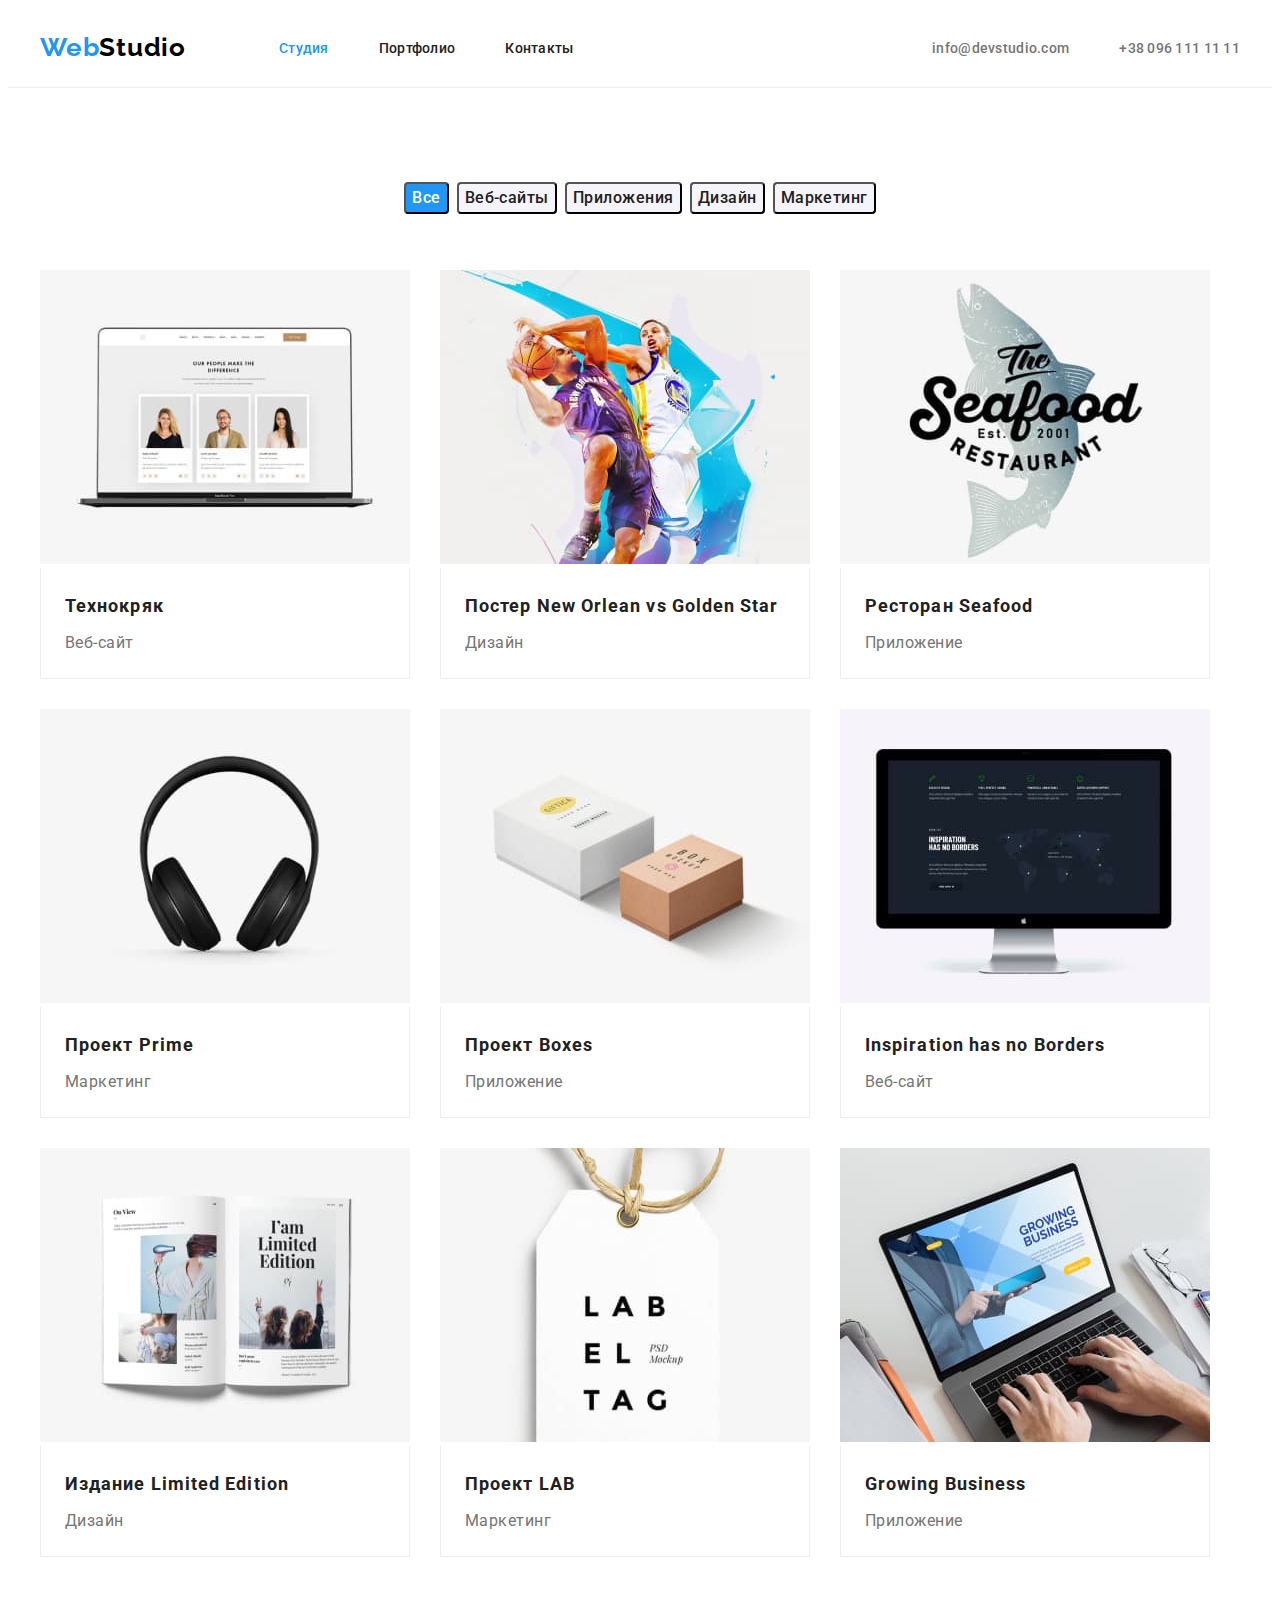
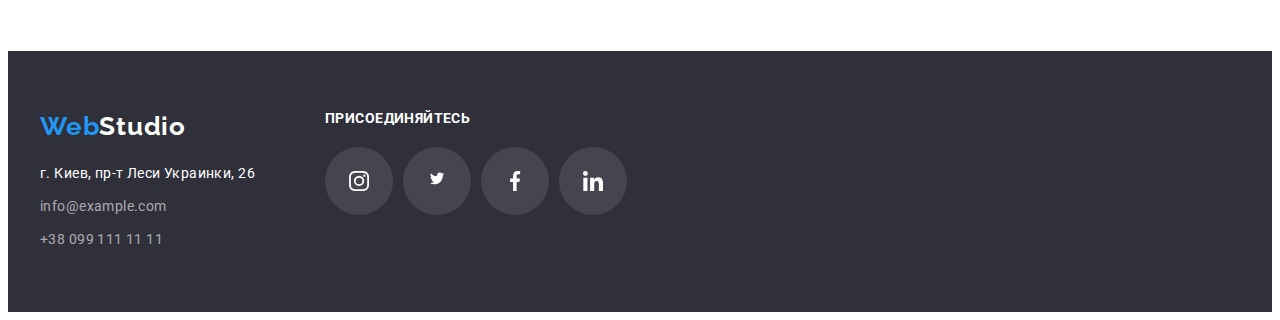
==== portfolio.html @ 7f2b1e12 "додано оформлення фонового зображення та іконок" ====
<!DOCTYPE html>
<html lang="en">
<head>
    <meta charset="UTF-8">
    <meta http-equiv="X-UA-Compatible" content="IE=edge">
    <meta name="viewport" content="width=device-width, initial-scale=1.0">
    <title>Document</title>
    <link href="https://fonts.googleapis.com/css2?family=Raleway:wght@700&family=Roboto:wght@400;500;700;900&display=swap"
        rel="stylesheet">
    <link rel="stylesheet" href="https://cdnjs.cloudflare.com/ajax/libs/modern-normalize/1.1.0/modern-normalize.min.css"
        integrity="sha512-wpPYUAdjBVSE4KJnH1VR1HeZfpl1ub8YT/NKx4PuQ5NmX2tKuGu6U/JRp5y+Y8XG2tV+wKQpNHVUX03MfMFn9Q=="
        crossorigin="anonymous" referrerpolicy="no-referrer" />
    <link rel="stylesheet" href="./css/styles.css">
</head>
<body>
    <header class="page-header">
        <div class="container header-container">
            <nav class="main-nav">
                <a href="/" class="logo">Web<span class="studio-header">Studio</span></a>
                <ul class="site-nav list">
                    <li class="site-nav-item"> <a href="./index.html" class="link current">Студия</a> </li>
                    <li class="site-nav-item"> <a href="./portfolio.html" class="link">Портфолио</a> </li>
                    <li class="site-nav-item"> <a href="" class="link">Контакты</a> </li>
                </ul>
            </nav>
            <ul class="contacts list">
                <li class="contacts-item"> <a href="mailto:info@devstudio.com" class="link">info@devstudio.com</a></li>
                <li class="contacts-item"> <a href="tel:+380961111111" class="link">+38 096 111 11 11</a></li>
            </ul>
        </div>
    </header>

        <main>
            <section class="examples-section section">
              <h1 class="visually-hidden">Примеры работ</h1>
               <div class="container">
                <ul class="filter list">
                <li class="filter-item">
                    <button type="button" class="btn active">Все</button>
                </li>
                <li class="filter-item">
                    <button type="button" class="btn">Веб-сайты</button>
                </li>
                <li class="filter-item">
                    <button type="button" class="btn">Приложения</button>
                </li>
                <li class="filter-item">
                    <button type="button" class="btn">Дизайн</button>
                </li>
                <li class="filter-item">
                    <button type="button" class="btn">Маркетинг</button>
                </li>
            </ul>
            
             <ul class="examples list">
                <li class="example-card">
                    <a href="" class="example">
                        <img src="./images/portf1.jpg" alt="Технокряк" width="370" height="294">
                        <div class="example-item">
                          <h2 class="title">Технокряк</h2>
                          <p class="text">Веб-сайт</p>
                        </div>
                    </a>
                </li>
                <li class="example-card">
                    <a href="" class="example">
                        <img src="./images/portf2.jpg" alt="Постер New Orlean vs Golden Star" width="370" height="294">
                    <div class="example-item"> 
                        <h2 class="title">Постер New Orlean vs Golden Star</h2>
                        <p class="text">Дизайн</p>
                    </div>
                    </a>
                </li>
                <li class="example-card">
                    <a href="" class="example">
                        <img src="./images/portf3.jpg" alt="Ресторан Seafood" width="370" height="294">
                    <div class="example-item">
                        <h2 class="title">Ресторан Seafood</h2>
                        <p class="text">Приложение</p>
                    </div>
                    </a>
                </li>
                <li class="example-card">
                    <a href="" class="example">
                        <img src="./images/portf4.jpg" alt="Проект Prime" width="370" height="294">
                    <div class="example-item">
                        <h2 class="title">Проект Prime</h2>
                        <p class="text">Маркетинг</p>
                    </div>
                    </a>
                </li>
                <li class="example-card">
                    <a href="" class="example">
                        <img src="./images/portf5.jpg" alt="Проект Boxes" width="370" height="294">
                    <div class="example-item">
                        <h2 class="title">Проект Boxes</h2>
                        <p class="text">Приложение</p>
                    </div>
                    </a>
                </li>
                <li class="example-card">
                    <a href="" class="example">
                        <img src="./images/portf6.jpg" alt="Inspiration has no Borders" width="370" height="294">
                    <div class="example-item">
                        <h2 class="title">Inspiration has no Borders</h2>
                        <p class="text">Веб-сайт</p>
                    </div>
                    </a>
                </li>
                <li class="example-card">
                    <a href="" class="example">
                        <img src="./images/portf7.jpg" alt="Издание Limited Edition" width="370" height="294">
                    <div class="example-item">
                        <h2 class="title">Издание Limited Edition</h2>
                        <p class="text">Дизайн</p>
                    </div>
                    </a>
                </li>
                <li class="example-card">
                    <a href="" class="example">
                        <img src="./images/portf8.jpg" alt="Проект LAB" width="370" height="294">
                    <div class="example-item">
                        <h2 class="title">Проект LAB</h2>
                        <p class="text">Маркетинг</p>
                    </div>
                    </a>
                </li>
                <li class="example-card">
                    <a href="" class="example">
                        <img src="./images/portf9.jpg" alt="Growing Business" width="370" height="294">
                    <div class="example-item">
                        <h2 class="title">Growing Business</h2>
                        <p class="text">Приложение</p>
                    </div>
                    </a>
                </li>
            </ul>
        </div>
        </section>
     </main>

        <footer class="page-footer">
            <div class="container footer">
                <div class="address-box">
                    <a href="" class="logo logo-footer">Web<span class="studio-footer">Studio</span> </a>
                    <address>
                        <ul class="address-list list">
                            <li class="address-list-item"> <a href="https://goo.gl/maps/N1hMNwEdfDUZ16gV7" rel="noopener"
                                    target="_blank" class="link">г. Киев, пр-т Леси Украинки, 26</a></li>
                            <li class="address-list-item"><a href="mailto:info@example.com"
                                    class="contact link">info@example.com</a></li>
                            <li class="address-list-item"><a href="tel:+380991111111" class="contact link">+38 099 111 11 11</a>
                            </li>
                        </ul>
                    </address>
                </div>
        
                <div class="network-icons">
                    <h3 class="networks-title">присоединяйтесь</h3>
                    <ul class="network-icons-list list">
                        <li class="network-icon-box"><a href="" class="network-icon-link">
                                <svg class="network-icon" width="20px" height="20px">
                                    <use href="./images/symbol-defs.svg#icon-instagram"></use>
                                </svg>
                            </a></li>
                        <li class="network-icon-box"><a href="" class="network-icon-link">
                                <svg class="network-icon" width="20px" height="20px">
                                    <use href="./images/symbol-defs.svg#icon-twitter"></use>
                                </svg>
                            </a></li>
                        <li class="network-icon-box"> <a href="" class="network-icon-link">
                                <svg class="network-icon" width="20px" height="20px">
                                    <use href="./images/symbol-defs.svg#icon-facebook"></use>
                                </svg>
                            </a></li>
                        <li class="network-icon-box"><a href="" class="network-icon-link">
                                <svg class="network-icon" width="20px" height="20px">
                                    <use href="./images/symbol-defs.svg#icon-linkedin"></use>
                                </svg>
                            </a></li>
                    </ul>
                </div>
            </div>
        </footer>
</body>
</html>
---- css/styles.css ----
:root {
  --primary-text-color: #757575;
  --title-text-color: #212121;
  --accent-color: #2196f3;
  --primary-white-color: #ffffff;
  --background-color: #f5f4fa;
  --icon-color: #afb1b8;
}

body {
  background-color: var(--primary-white-color);
  color: var(--primary-text-color);
  font-family: Roboto, sans-serif;
}

.list {
  list-style: none;
  margin: 0;
  padding: 0;
}

.visually-hidden {
  position: absolute;
  white-space: nowrap;
  width: 1px;
  height: 1px;
  overflow: hidden;
  border: 0;
  padding: 0;
  clip: rect(0 0 0 0);
  clip-path: inset(50%);
  margin: -1px;
}

.container {
  margin-left: auto;
  margin-right: auto;
  width: 1200px;
  padding-left: 15px;
  padding-right: 15px;
}

/* Page Header */

.page-header {
  border-bottom: 1px solid #ececec;
  padding-top: 24px;
  padding-bottom: 24px;
}

/* Logo */

.logo {
  margin-right: 93px;

  color: var(--accent-color);
  font-family: Raleway, sans-serif;
  font-weight: 700;
  font-size: 26px;
  line-height: 1.2;
  letter-spacing: 0.03em;
  text-decoration: none;
}

.studio-header {
  color: #000000;
}

/* site-nav */
.header-container {
  display: flex;
  align-items: center;
}

.main-nav {
  display: flex;
  align-items: center;
}

.site-nav {
  display: flex;
}

.site-nav .link {
  color: var(--title-text-color);
  font-weight: 500;
  font-size: 14px;
  line-height: 1.15px;
  letter-spacing: 0.02em;
  text-decoration: none;
}

.site-nav .link:hover,
.site-nav .link:focus {
  color: var(--accent-color);
}

.site-nav .link.current {
  color: var(--accent-color);
}

.site-nav-item:not(:last-child) {
  margin-right: 50px;
}

/* Contacts */
.contacts {
  display: flex;
  margin-left: auto;
}
.contacts .link {
  display: inline-flex;
  align-items: center;

  color: var(--primary-text-color);
  font-weight: 500;
  font-size: 14px;
  line-height: 1.15;
  letter-spacing: 0.02em;
  text-decoration: none;
}

.contacts .link:hover,
.contacts .link:focus,
.contacts .link:hover svg,
.contacts .link:focus svg {
  color: var(--accent-color);
  fill: var(--accent-color);
}

.contacts-item:not(:last-child) {
  margin-right: 50px;
}

.contact-icon {
  margin-right: 10px;
  fill: var(--primary-text-color);
}

/* Hero */

.overlay {
  background-color: #2f303a;
  text-align: center;
  padding-top: 200px;
  padding-bottom: 200px;
  max-width: 1600px;
  height: 600px;
  margin-left: auto;
  margin-right: auto;
  background-image: linear-gradient(
      to right,
      rgba(47, 48, 58, 0.4),
      rgba(47, 48, 58, 0.4)
    ),
    url(../images/img-overlay.jpg);
  background-size: cover;
  background-position: center;
}
.hero-title {
  margin-top: 0;
  margin-bottom: 30px;
  margin-left: auto;
  margin-right: auto;
  width: 696px;

  color: var(--primary-white-color);
  font-family: Roboto;
  font-weight: 900;
  font-size: 44px;
  line-height: 1.36;
  letter-spacing: 0.06em;
  text-transform: uppercase;
}
.hero-button {
  display: inline-block;
  min-width: 200px;
  height: 50px;
  padding: 10px 32px;
  color: var(--primary-white-color);
  background-color: var(--accent-color);
  font-family: inherit;
  font-weight: 700;
  font-size: 16px;
  line-height: 1.87;
  letter-spacing: 0.06em;
  cursor: pointer;

  box-shadow: 0px 4px 4px rgba(0, 0, 0, 0.15);
  border-radius: 4px;
}

.hero-button:hover,
.hero-button:focus {
  background-color: var(--accent-color);
}

/* Section */

.section {
  padding-top: 94px;
  padding-bottom: 94px;
}

.section-title {
  margin-top: 0;
  margin-bottom: 50px;

  color: var(--title-text-color);
  font-size: 36px;
  line-height: 1.17;
  letter-spacing: 0.03em;
  text-align: center;
}

/* Features */
.feature-list {
  display: flex;
}

.feature-list .title {
  margin-top: 0;
  margin-bottom: 10px;

  color: var(--title-text-color);
  font-size: 14px;
  line-height: 1.14;
  letter-spacing: 0.03em;
  text-transform: uppercase;
}

.feature {
  margin-top: 0;
  margin-bottom: 0;
  font-size: 14px;
  line-height: 1.71;
  letter-spacing: 0.03em;
}

.feature-item {
  display: block;
  width: 270px;
  margin-right: 30px;
}

.feature-item:last-child {
  margin-right: 0;
}

.feature-icons {
  display: flex;
  align-items: center;
  justify-content: center;
  width: 270px;
  height: 120px;
  background-color: var(--background-color);
  margin-bottom: 30px;
}

/*Work*/

.work {
  padding-top: 0;
}

.work-list {
  display: flex;
}
.work-item:not(:last-child) {
  margin-right: 30px;
}

/* Team */

.team {
  background-color: var(--background-color);
}

.team-members .title {
  margin-top: 0;
  margin-bottom: 10px;

  color: var(--title-text-color);
  font-weight: 500;
  font-size: 16px;
  line-height: 1.19;
  letter-spacing: 0.03em;
  text-align: center;
}

.team-members {
  display: flex;
}

.team-member-card {
  background-color: var(--primary-white-color);
  box-shadow: 0px 1px 3px rgba(0, 0, 0, 0.12), 0px 1px 1px rgba(0, 0, 0, 0.14),
    0px 2px 1px rgba(0, 0, 0, 0.2);
  border-radius: 0px 0px 4px 4px;
}

.team-member-card:not(:last-child) {
  margin-right: 30px;
}

.team-text {
  padding-top: 30px;
  margin-bottom: 16px;
}

.team-member {
  margin-top: 0;
  margin-bottom: 0;

  font-size: 16px;
  line-height: 1.19;
  letter-spacing: 0.03em;
  text-align: center;
}

.team-icons {
  display: flex;
  justify-content: center;
  margin-bottom: 30px;
  padding: 0;
}

.team-icon-link {
  display: flex;
  justify-content: center;
  align-items: center;
  padding: 12px;
  width: 44px;
  height: 44px;
  border-radius: 50%;
  background-color: var(--primary-white-color);
}

.team-icon-box:not(:last-child) {
  margin-right: 10px;
}

.team-icon-link:hover,
.team-icon-link:focus,
.team-icon-link:hover svg,
.team-icon-link:focus svg {
  fill: var(--primary-white-color);
  background-color: var(--accent-color);
}

.team-icon {
  align-self: center;
  fill: var(--icon-color);
}

/* Buttons */

.filter {
  display: flex;
  justify-content: center;
  margin-bottom: 56px;
}

.filter-item:not(:last-child) {
  margin-right: 8px;
}

.btn {
  font-family: inherit;
  font-weight: 500;
  font-size: 16px;
  line-height: 1.62;
  letter-spacing: 0.03em;
  text-align: center;
  color: var(--title-text-color);
  background-color: var(--background-color);
  cursor: pointer;

  border-radius: 4px;
}

.btn:hover,
.btn:focus {
  box-shadow: 0px 3px 1px rgba(0, 0, 0, 0.1), 0px 1px 2px rgba(0, 0, 0, 0.08),
    0px 2px 2px rgba(255, 255, 255, 0.12);
}

.active {
  font-family: inherit;
  color: var(--primary-white-color);
  background-color: var(--accent-color);
}

/* Clients Section */

.clients-icons {
  display: flex;
  justify-content: center;
}

.client-icon-box {
  display: flex;
  justify-content: center;
  align-items: center;
  width: 170px;
  height: 92px;
  border: 1px solid var(--icon-color);
  border-radius: 4px;
}
.client-item {
  display: flex;
}

.client-item:not(:last-child) {
  margin-right: 30px;
}

.client-icon {
  fill: var(--icon-color);
}

.client-icon-box:hover,
.client-icon-box:focus,
.client-icon-box:hover svg,
.client-icon-box:focus svg {
  border-color: var(--accent-color);
  fill: var(--accent-color);
}
/* Examples */

.examples {
  display: flex;
  flex-wrap: wrap;
}

.example-card {
  margin-right: 30px;
  margin-bottom: 30px;
  width: 370px;
  background: var(--primary-white-color);
}

.example-card:hover {
  box-shadow: 0px 1px 1px rgba(0, 0, 0, 0.12), 0px 4px 4px rgba(0, 0, 0, 0.06),
    1px 4px 6px rgba(0, 0, 0, 0.16);
}

.example-card:nth-child(3n) {
  margin-right: 0;
}

.example-card:nth-last-child(-n + 3) {
  margin-bottom: 0;
}
.example {
  text-decoration: none;
}

.example-item {
  padding: 20px 24px;
  border-bottom: 1px solid #eeeeee;
  border-left: 1px solid #eeeeee;
  border-right: 1px solid #eeeeee;
}

.example .title {
  margin-top: 0;
  margin-bottom: 4px;

  color: var(--title-text-color);
  font-size: 18px;
  line-height: 2;
  letter-spacing: 0.06em;
}

.example .text {
  margin-top: 0;
  margin-bottom: 0;

  color: var(--primary-text-color);
  font-size: 16px;
  line-height: 1.87;
  letter-spacing: 0.03em;
}

/* Footer */

.footer {
  display: flex;
}

.address-box {
  margin-right: 70px;
}
.page-footer {
  padding-top: 60px;
  padding-bottom: 60px;
  background-color: #2f303a;
}

.logo-footer {
  display: block;
  margin-right: 0;
  margin-bottom: 20px;
}

.studio-footer {
  color: var(--primary-white-color);
}

.address-list-item:not(:last-child) {
  margin-bottom: 9px;
}

.address-list .link {
  color: #ffffff;
  font-style: normal;
  font-size: 14px;
  line-height: 1.71;
  letter-spacing: 0.03em;

  text-decoration: none;
}

.address-list .contact {
  color: rgba(255, 255, 255, 0.6);
}

.networks-title {
  margin-top: 0;
  margin-bottom: 20px;

  color: var(--primary-white-color);
  font-size: 14px;
  line-height: 1.14;
  letter-spacing: 0.03em;
  text-transform: uppercase;
}

.network-icons-list {
  display: flex;
  justify-content: center;
}

.network-icon-link {
  display: flex;
  justify-content: center;
  align-items: center;
  padding: 12px;
  width: 44px;
  height: 44px;
  border-radius: 50%;
  background-color: rgba(255, 255, 255, 0.1);
}

.network-icon-box:not(:last-child) {
  margin-right: 10px;
}

.network-icon-link:hover,
.network-icon-link:focus,
.network-icon-link:hover svg,
.network-icon-link:focus svg {
  background-color: var(--accent-color);
}

.network-icon {
  align-self: center;
  fill: var(--primary-white-color);
}
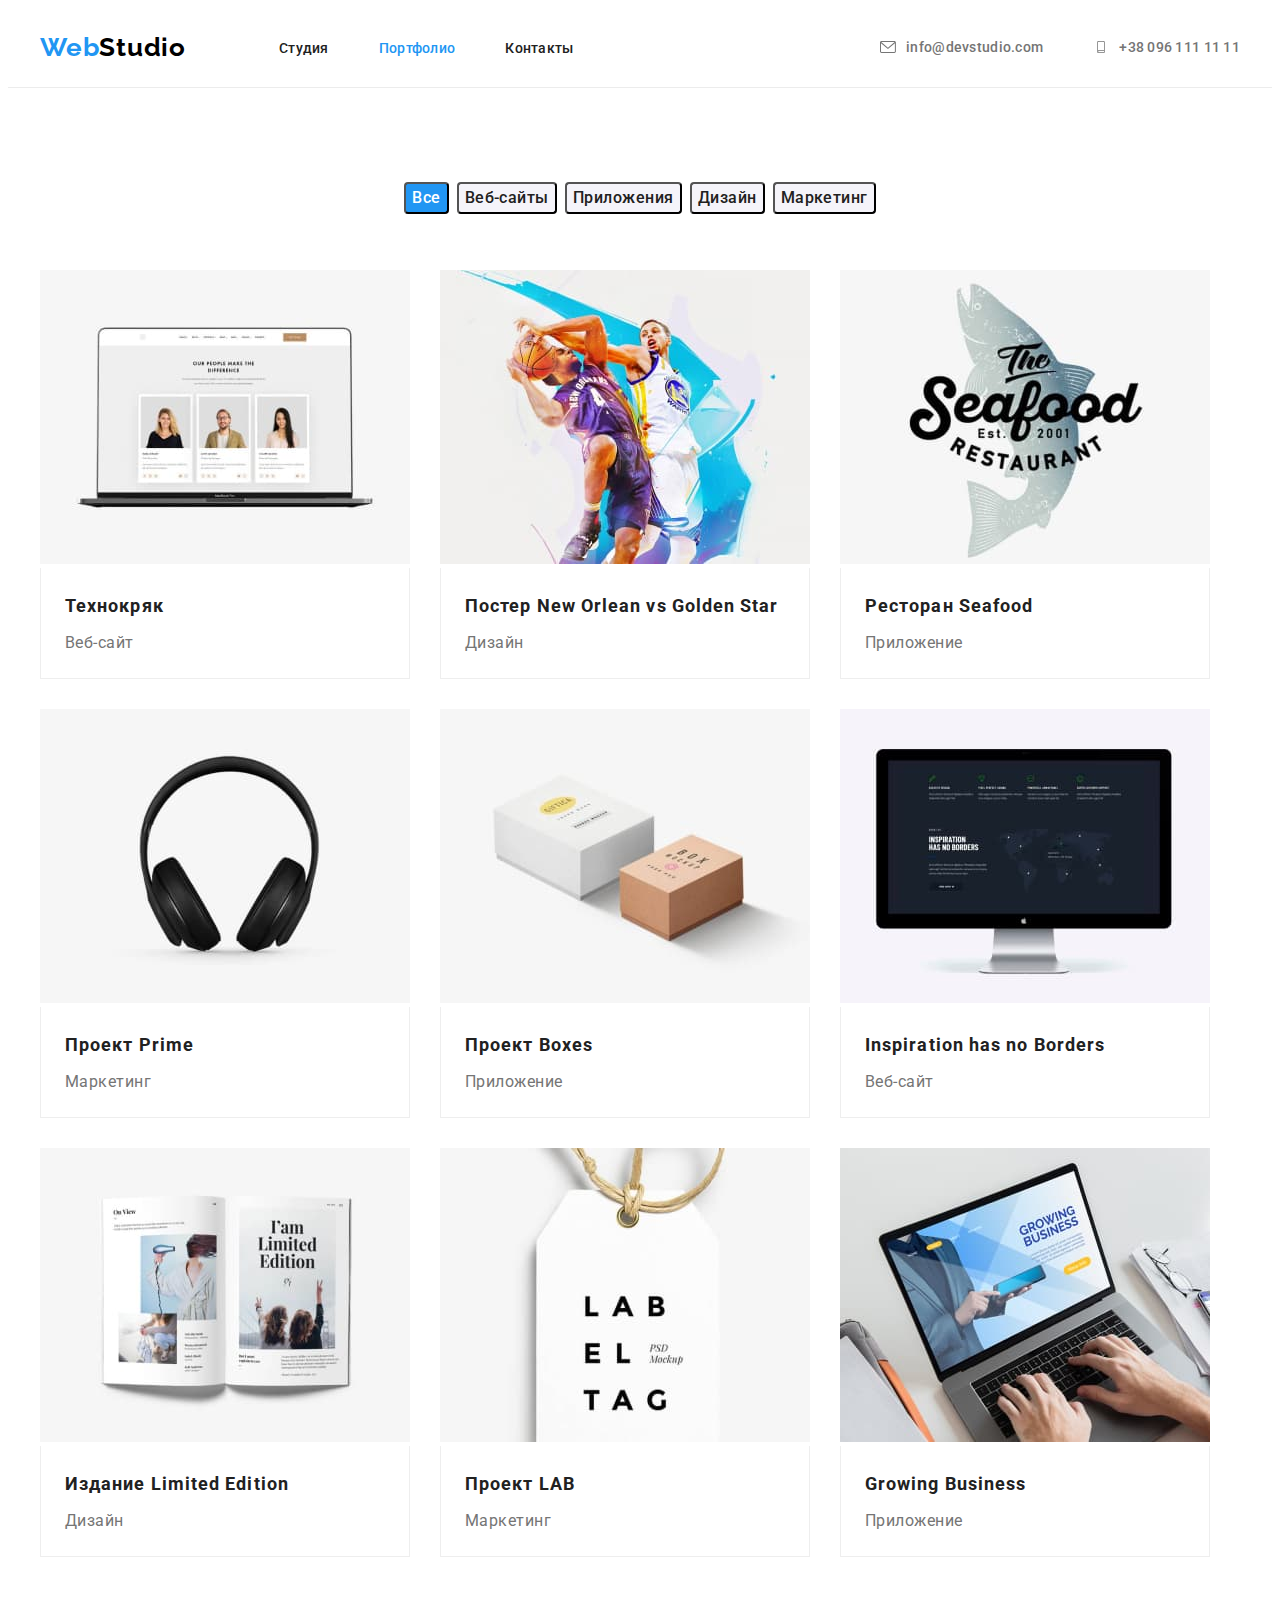
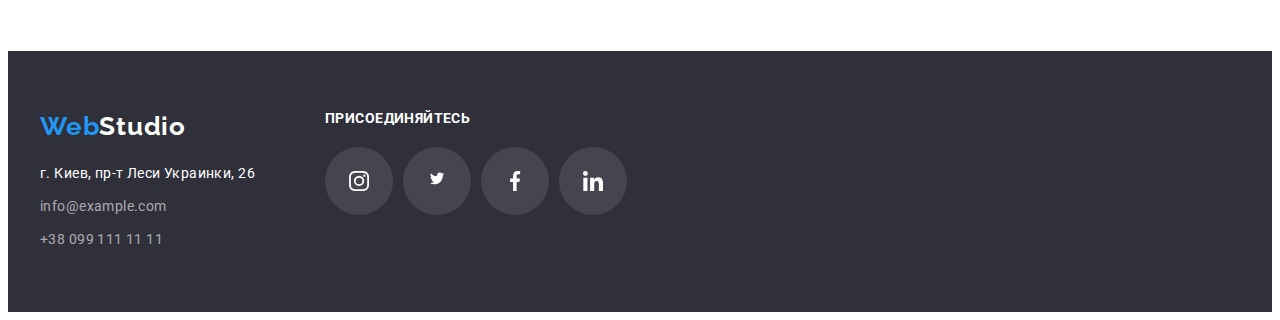
==== commit 9da1da20: "оформлення іконок і фонового зображення" ====
--- a/portfolio.html
+++ b/portfolio.html
@@ -18,14 +18,22 @@
             <nav class="main-nav">
                 <a href="/" class="logo">Web<span class="studio-header">Studio</span></a>
                 <ul class="site-nav list">
-                    <li class="site-nav-item"> <a href="./index.html" class="link current">Студия</a> </li>
-                    <li class="site-nav-item"> <a href="./portfolio.html" class="link">Портфолио</a> </li>
+                    <li class="site-nav-item"> <a href="./index.html" class="link">Студия</a> </li>
+                    <li class="site-nav-item"> <a href="./portfolio.html" class="link current">Портфолио</a> </li>
                     <li class="site-nav-item"> <a href="" class="link">Контакты</a> </li>
                 </ul>
             </nav>
             <ul class="contacts list">
-                <li class="contacts-item"> <a href="mailto:info@devstudio.com" class="link">info@devstudio.com</a></li>
-                <li class="contacts-item"> <a href="tel:+380961111111" class="link">+38 096 111 11 11</a></li>
+                <li class="contacts-item"> <a href="mailto:info@devstudio.com" class="link">
+                        <svg class="contact-icon" width="16px" height="12px">
+                            <use href="./images/symbol-defs.svg#icon-envelope"></use>
+                        </svg>
+                        info@devstudio.com</a></li>
+                <li class="contacts-item"> <a href="tel:+380961111111" class="link">
+                        <svg class="contact-icon" width="16px" height="12px">
+                            <use href="./images/symbol-defs.svg#icon-smartphone"></use>
+                        </svg>
+                        +38 096 111 11 11</a></li>
             </ul>
         </div>
     </header>
